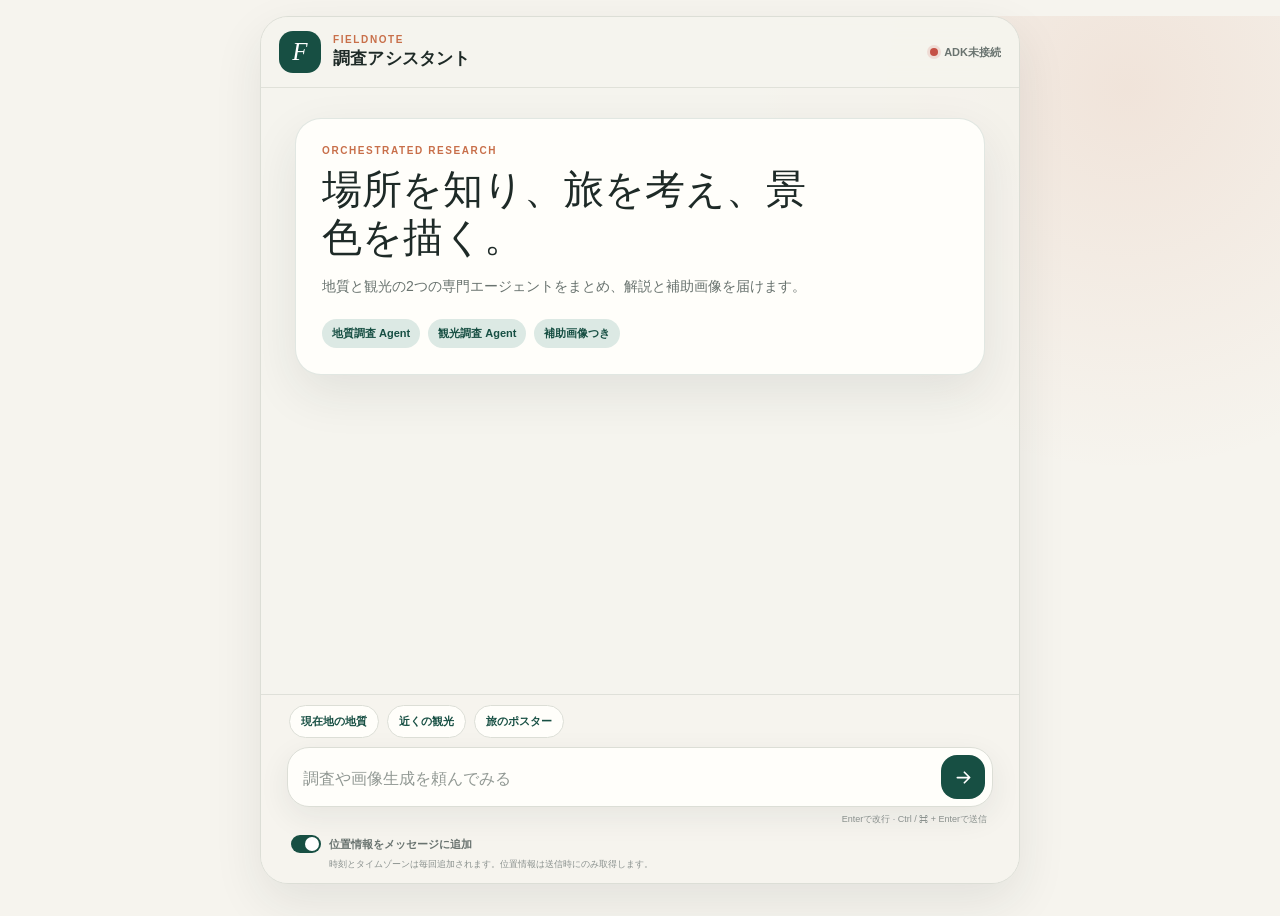
==== src/web/index.html @ 6177910e "feat: add orchestrated ADK mobile agent" ====
<!doctype html>
<html lang="ja">
  <head>
    <meta charset="UTF-8" />
    <meta name="viewport" content="width=device-width, initial-scale=1, viewport-fit=cover" />
    <meta name="theme-color" content="#f6f4ee" />
    <title>Fieldnote Agent</title>
    <link rel="stylesheet" href="./styles.css" />
  </head>
  <body>
    <div class="app-shell">
      <header class="topbar">
        <div class="brand-mark" aria-hidden="true">F</div>
        <div class="brand-copy">
          <p class="eyebrow">FIELDNOTE</p>
          <h1>調査アシスタント</h1>
        </div>
        <div class="connection" id="connection-status" aria-live="polite">
          <span class="connection-dot"></span>
          接続中
        </div>
      </header>

      <main class="conversation" id="conversation" aria-live="polite">
        <section class="welcome-card">
          <p class="eyebrow">ORCHESTRATED RESEARCH</p>
          <h2>場所を知り、旅を考え、景色を描く。</h2>
          <p>
            地質と観光の2つの専門エージェントをまとめ、解説と補助画像を届けます。
          </p>
          <div class="agent-list" aria-label="利用できるエージェント">
            <span>地質調査 Agent</span>
            <span>観光調査 Agent</span>
            <span>補助画像つき</span>
          </div>
        </section>
      </main>

      <footer class="composer-area">
        <div class="quick-prompts" aria-label="プロンプト例">
          <button type="button" data-prompt="現在地周辺の地質を調査して">現在地の地質</button>
          <button type="button" data-prompt="現在地周辺の半日観光プランを作って">近くの観光</button>
          <button type="button" data-prompt="現在地をイメージした旅のポスター画像を生成して">旅のポスター</button>
        </div>

        <form class="composer" id="message-form">
          <label class="sr-only" for="message-input">メッセージ</label>
          <textarea
            id="message-input"
            name="message"
            rows="1"
            placeholder="調査や画像生成を頼んでみる"
            autocomplete="off"
          ></textarea>
          <button class="send-button" id="send-button" type="submit" aria-label="送信">
            <svg viewBox="0 0 24 24" aria-hidden="true">
              <path d="M5 12h13M13 6l6 6-6 6" />
            </svg>
          </button>
        </form>
        <p class="send-hint">Enterで改行 · Ctrl / ⌘ + Enterで送信</p>

        <label class="context-toggle">
          <input id="location-toggle" type="checkbox" checked />
          <span class="toggle-track"><span class="toggle-knob"></span></span>
          <span>位置情報をメッセージに追加</span>
        </label>
        <p class="privacy-note">時刻とタイムゾーンは毎回追加されます。位置情報は送信時にのみ取得します。</p>
      </footer>
    </div>

    <template id="message-template">
      <article class="message">
        <div class="message-avatar"></div>
        <div class="message-body">
          <div class="message-meta"></div>
          <div class="message-content"></div>
          <div class="message-context"></div>
        </div>
      </article>
    </template>

    <script type="module" src="./app.js"></script>
  </body>
</html>
---- src/web/styles.css ----
:root {
  color-scheme: light;
  --paper: #f6f4ee;
  --surface: #fffefa;
  --ink: #1e2a27;
  --muted: #69736f;
  --line: #dcded6;
  --forest: #174f43;
  --forest-soft: #dce9e4;
  --clay: #c86f4a;
  --shadow: 0 18px 50px rgba(35, 49, 45, 0.09);
  font-family:
    Inter, ui-sans-serif, -apple-system, BlinkMacSystemFont, "Segoe UI",
    "Noto Sans JP", sans-serif;
  background: var(--paper);
  color: var(--ink);
}

* {
  box-sizing: border-box;
}

body {
  margin: 0;
  min-width: 320px;
  min-height: 100dvh;
  background:
    radial-gradient(circle at 88% 8%, rgba(200, 111, 74, 0.12), transparent 24rem),
    var(--paper);
}

button,
textarea {
  font: inherit;
}

button {
  -webkit-tap-highlight-color: transparent;
}

.app-shell {
  width: min(100%, 760px);
  min-height: 100dvh;
  margin: 0 auto;
  display: grid;
  grid-template-rows: auto 1fr auto;
  background: rgba(246, 244, 238, 0.82);
}

.topbar {
  position: sticky;
  top: 0;
  z-index: 10;
  display: grid;
  grid-template-columns: auto 1fr auto;
  align-items: center;
  gap: 12px;
  padding: calc(14px + env(safe-area-inset-top)) 18px 14px;
  border-bottom: 1px solid rgba(220, 222, 214, 0.86);
  background: rgba(246, 244, 238, 0.9);
  backdrop-filter: blur(16px);
}

.brand-mark {
  width: 42px;
  height: 42px;
  display: grid;
  place-items: center;
  border-radius: 14px;
  background: var(--forest);
  color: white;
  font-family: Georgia, serif;
  font-size: 25px;
  font-style: italic;
}

.eyebrow {
  margin: 0;
  color: var(--clay);
  font-size: 10px;
  font-weight: 800;
  letter-spacing: 0.16em;
}

.brand-copy h1 {
  margin: 2px 0 0;
  font-size: 17px;
  letter-spacing: 0.01em;
}

.connection {
  display: flex;
  align-items: center;
  gap: 6px;
  color: var(--muted);
  font-size: 11px;
  font-weight: 700;
}

.connection-dot {
  width: 8px;
  height: 8px;
  border-radius: 50%;
  background: #d9a13b;
  box-shadow: 0 0 0 3px rgba(217, 161, 59, 0.14);
}

.connection.is-online .connection-dot {
  background: #3d9b73;
  box-shadow: 0 0 0 3px rgba(61, 155, 115, 0.14);
}

.connection.is-error .connection-dot {
  background: #c55045;
  box-shadow: 0 0 0 3px rgba(197, 80, 69, 0.14);
}

.conversation {
  overflow-y: auto;
  padding: 22px 16px 28px;
}

.welcome-card {
  margin: 0 0 28px;
  padding: 26px;
  border: 1px solid rgba(23, 79, 67, 0.13);
  border-radius: 26px;
  background: var(--surface);
  box-shadow: var(--shadow);
}

.welcome-card h2 {
  max-width: 520px;
  margin: 10px 0 12px;
  font-family: Georgia, "Yu Mincho", serif;
  font-size: clamp(27px, 7vw, 40px);
  font-weight: 500;
  line-height: 1.2;
}

.welcome-card > p:not(.eyebrow) {
  margin: 0;
  color: var(--muted);
  font-size: 14px;
  line-height: 1.75;
}

.agent-list {
  display: flex;
  flex-wrap: wrap;
  gap: 8px;
  margin-top: 20px;
}

.agent-list span,
.context-chip {
  padding: 7px 10px;
  border-radius: 999px;
  background: var(--forest-soft);
  color: var(--forest);
  font-size: 11px;
  font-weight: 700;
}

.message {
  display: flex;
  align-items: flex-start;
  gap: 10px;
  margin: 18px 0;
}

.message.is-user {
  flex-direction: row-reverse;
}

.message-avatar {
  flex: 0 0 30px;
  width: 30px;
  height: 30px;
  display: grid;
  place-items: center;
  border-radius: 10px;
  background: var(--forest);
  color: white;
  font-size: 11px;
  font-weight: 800;
}

.message.is-user .message-avatar {
  background: var(--clay);
}

.message-body {
  max-width: min(84%, 610px);
}

.message-meta {
  margin: 0 2px 5px;
  color: var(--muted);
  font-size: 10px;
  font-weight: 700;
}

.message.is-user .message-meta {
  text-align: right;
}

.message-content {
  padding: 13px 15px;
  border: 1px solid var(--line);
  border-radius: 7px 18px 18px 18px;
  background: var(--surface);
  font-size: 14px;
  line-height: 1.7;
  white-space: pre-wrap;
  overflow-wrap: anywhere;
}

.message.is-user .message-content {
  border-color: var(--forest);
  border-radius: 18px 7px 18px 18px;
  background: var(--forest);
  color: white;
}

.message.is-error .message-content {
  border-color: rgba(197, 80, 69, 0.35);
  background: #fff5f2;
  color: #87382f;
}

.message-content img {
  width: 100%;
  display: block;
  margin-top: 10px;
  border-radius: 14px;
  background: #ecece8;
}

.image-error {
  padding: 10px 12px;
  margin: 10px 0 0;
  border: 1px solid rgba(197, 80, 69, 0.3);
  border-radius: 10px;
  background: #fff5f2;
  color: #87382f;
  font-size: 11px;
}

.response-text {
  margin: 0;
  white-space: pre-wrap;
}

.response-text + .response-text {
  margin-top: 10px;
}

.research-progress {
  margin-bottom: 12px;
  padding: 12px;
  border: 1px solid #d8e0db;
  border-radius: 14px;
  background: #f3f6f2;
  white-space: normal;
}

.progress-heading {
  display: grid;
  grid-template-columns: auto 1fr;
  align-items: center;
  column-gap: 8px;
}

.progress-heading strong {
  color: var(--forest);
  font-size: 12px;
}

.progress-heading small {
  grid-column: 2;
  color: var(--muted);
  font-size: 9px;
}

.progress-pulse {
  grid-row: 1 / span 2;
  width: 9px;
  height: 9px;
  border-radius: 50%;
  background: var(--clay);
  box-shadow: 0 0 0 0 rgba(200, 111, 74, 0.35);
  animation: progress-pulse 1.5s infinite;
}

.research-progress.is-complete .progress-pulse {
  background: var(--forest);
  animation: none;
}

.progress-steps {
  display: grid;
  grid-template-columns: repeat(2, minmax(0, 1fr));
  gap: 7px;
  padding: 11px 0 0;
  margin: 0;
  list-style: none;
}

.progress-steps li {
  display: grid;
  grid-template-columns: auto minmax(0, 1fr);
  gap: 7px;
  align-items: start;
  min-width: 0;
  color: #939b96;
}

.progress-steps li > span {
  width: 15px;
  height: 15px;
  display: grid;
  place-items: center;
  margin-top: 1px;
  border: 1px solid #cbd2cd;
  border-radius: 50%;
  background: white;
}

.progress-steps li b,
.progress-steps li small {
  display: block;
  overflow: hidden;
  text-overflow: ellipsis;
  white-space: nowrap;
}

.progress-steps li b {
  font-size: 9px;
}

.progress-steps li small {
  margin-top: 1px;
  font-size: 8px;
}

.progress-steps li[data-status="active"] {
  color: var(--clay);
}

.progress-steps li[data-status="active"] > span {
  border-color: var(--clay);
  border-top-color: transparent;
  animation: progress-spin 0.8s linear infinite;
}

.progress-steps li[data-status="done"] {
  color: var(--forest);
}

.progress-steps li[data-status="done"] > span {
  border-color: var(--forest);
  background: var(--forest);
}

.progress-steps li[data-status="done"] > span::after {
  content: "✓";
  color: white;
  font-size: 9px;
  font-weight: 800;
}

.progress-steps li[data-status="error"] {
  color: #a64c43;
}

.progress-steps li[data-status="error"] > span {
  border-color: #a64c43;
  background: #a64c43;
}

.progress-steps li[data-status="error"] > span::after {
  content: "!";
  color: white;
  font-size: 9px;
  font-weight: 800;
}

@keyframes progress-pulse {
  70% { box-shadow: 0 0 0 7px rgba(200, 111, 74, 0); }
  100% { box-shadow: 0 0 0 0 rgba(200, 111, 74, 0); }
}

@keyframes progress-spin {
  to { transform: rotate(360deg); }
}

.map-card {
  margin-top: 12px;
  overflow: hidden;
  border: 1px solid #cfd8d2;
  border-radius: 16px;
  background: #edf2ed;
}

.map-header {
  display: flex;
  align-items: center;
  justify-content: space-between;
  padding: 10px 12px;
  border-bottom: 1px solid #d8e0db;
  background: rgba(255, 255, 255, 0.72);
}

.map-header strong {
  color: var(--forest);
  font-size: 12px;
}

.map-header span {
  color: var(--muted);
  font-size: 9px;
  font-weight: 700;
  letter-spacing: 0.08em;
}

.mock-map {
  position: relative;
  height: 210px;
  overflow: hidden;
  background-color: #e8eee7;
  background-image:
    linear-gradient(rgba(23, 79, 67, 0.06) 1px, transparent 1px),
    linear-gradient(90deg, rgba(23, 79, 67, 0.06) 1px, transparent 1px),
    radial-gradient(circle at 25% 35%, transparent 34px, rgba(23, 79, 67, 0.12) 35px, transparent 37px),
    radial-gradient(circle at 76% 68%, transparent 48px, rgba(23, 79, 67, 0.1) 49px, transparent 51px);
  background-size: 28px 28px, 28px 28px, auto, auto;
}

.mock-map::after {
  content: "";
  position: absolute;
  inset: -30% -20%;
  border: 18px solid rgba(200, 111, 74, 0.08);
  border-radius: 48%;
  transform: rotate(-12deg);
}

.map-pin {
  position: absolute;
  z-index: 2;
  width: 28px;
  height: 28px;
  display: grid;
  place-items: center;
  border: 2px solid white;
  border-radius: 50% 50% 50% 6px;
  background: var(--clay);
  color: white;
  box-shadow: 0 5px 12px rgba(54, 63, 59, 0.24);
  transform: translate(-50%, -100%) rotate(-45deg);
}

.map-pin span {
  font-size: 10px;
  font-weight: 800;
  transform: rotate(45deg);
}

.map-legend {
  display: grid;
  gap: 7px;
  padding: 11px 12px 12px;
  margin: 0;
  list-style: none;
  background: rgba(255, 255, 255, 0.66);
}

.map-legend li {
  display: grid;
  grid-template-columns: auto 1fr;
  gap: 8px;
  align-items: baseline;
  font-size: 11px;
}

.map-legend b {
  color: var(--clay);
}

.map-legend small {
  display: block;
  color: var(--muted);
  font-size: 9px;
}

.message-context {
  display: flex;
  flex-wrap: wrap;
  justify-content: flex-end;
  gap: 6px;
  margin-top: 7px;
}

.context-chip {
  padding: 5px 8px;
  background: #e9e7df;
  color: var(--muted);
  font-size: 10px;
}

.typing {
  display: inline-flex;
  gap: 4px;
  align-items: center;
}

.typing i {
  width: 5px;
  height: 5px;
  border-radius: 50%;
  background: var(--muted);
  animation: pulse 1.1s infinite ease-in-out;
}

.typing i:nth-child(2) { animation-delay: 0.16s; }
.typing i:nth-child(3) { animation-delay: 0.32s; }

@keyframes pulse {
  0%, 60%, 100% { opacity: 0.25; transform: translateY(0); }
  30% { opacity: 1; transform: translateY(-3px); }
}

.composer-area {
  position: sticky;
  bottom: 0;
  z-index: 10;
  padding: 10px 14px calc(12px + env(safe-area-inset-bottom));
  border-top: 1px solid rgba(220, 222, 214, 0.9);
  background: rgba(246, 244, 238, 0.94);
  backdrop-filter: blur(16px);
}

.quick-prompts {
  display: flex;
  gap: 8px;
  padding: 0 2px 9px;
  overflow-x: auto;
  scrollbar-width: none;
}

.quick-prompts::-webkit-scrollbar { display: none; }

.quick-prompts button {
  flex: 0 0 auto;
  padding: 8px 11px;
  border: 1px solid var(--line);
  border-radius: 999px;
  background: var(--surface);
  color: var(--forest);
  font-size: 11px;
  font-weight: 700;
  cursor: pointer;
}

.composer {
  display: grid;
  grid-template-columns: 1fr auto;
  align-items: end;
  gap: 9px;
  padding: 7px 7px 7px 15px;
  border: 1px solid var(--line);
  border-radius: 22px;
  background: var(--surface);
  box-shadow: 0 10px 30px rgba(35, 49, 45, 0.08);
}

.composer:focus-within {
  border-color: rgba(23, 79, 67, 0.55);
  box-shadow: 0 0 0 3px rgba(23, 79, 67, 0.08);
}

.composer textarea {
  min-height: 42px;
  max-height: 130px;
  padding: 10px 0 7px;
  resize: none;
  border: 0;
  outline: 0;
  background: transparent;
  color: var(--ink);
  line-height: 1.45;
}

.composer textarea::placeholder { color: #929994; }

.send-hint {
  margin: 6px 6px 0;
  color: #8a918d;
  font-size: 9px;
  text-align: right;
}

.send-button {
  width: 44px;
  height: 44px;
  display: grid;
  place-items: center;
  border: 0;
  border-radius: 16px;
  background: var(--forest);
  color: white;
  cursor: pointer;
}

.send-button:disabled {
  cursor: wait;
  opacity: 0.45;
}

.send-button svg {
  width: 21px;
  fill: none;
  stroke: currentColor;
  stroke-linecap: round;
  stroke-linejoin: round;
  stroke-width: 2;
}

.context-toggle {
  display: flex;
  align-items: center;
  gap: 8px;
  width: fit-content;
  margin: 9px 4px 0;
  color: var(--muted);
  font-size: 11px;
  font-weight: 650;
  cursor: pointer;
}

.context-toggle input {
  position: absolute;
  opacity: 0;
  pointer-events: none;
}

.toggle-track {
  width: 30px;
  height: 18px;
  padding: 2px;
  border-radius: 999px;
  background: #b9bdb8;
  transition: background 160ms ease;
}

.toggle-knob {
  width: 14px;
  height: 14px;
  display: block;
  border-radius: 50%;
  background: white;
  transition: transform 160ms ease;
}

.context-toggle input:checked + .toggle-track { background: var(--forest); }
.context-toggle input:checked + .toggle-track .toggle-knob { transform: translateX(12px); }

.privacy-note {
  margin: 5px 4px 0 42px;
  color: #8a918d;
  font-size: 9px;
  line-height: 1.4;
}

.sr-only {
  position: absolute;
  width: 1px;
  height: 1px;
  padding: 0;
  margin: -1px;
  overflow: hidden;
  clip: rect(0, 0, 0, 0);
  white-space: nowrap;
  border: 0;
}

@media (min-width: 760px) {
  .app-shell {
    min-height: calc(100dvh - 32px);
    margin: 16px auto;
    overflow: hidden;
    border: 1px solid var(--line);
    border-radius: 28px;
    box-shadow: var(--shadow);
  }

  .conversation { padding: 30px 34px; }
  .composer-area { padding-inline: 26px; }
}
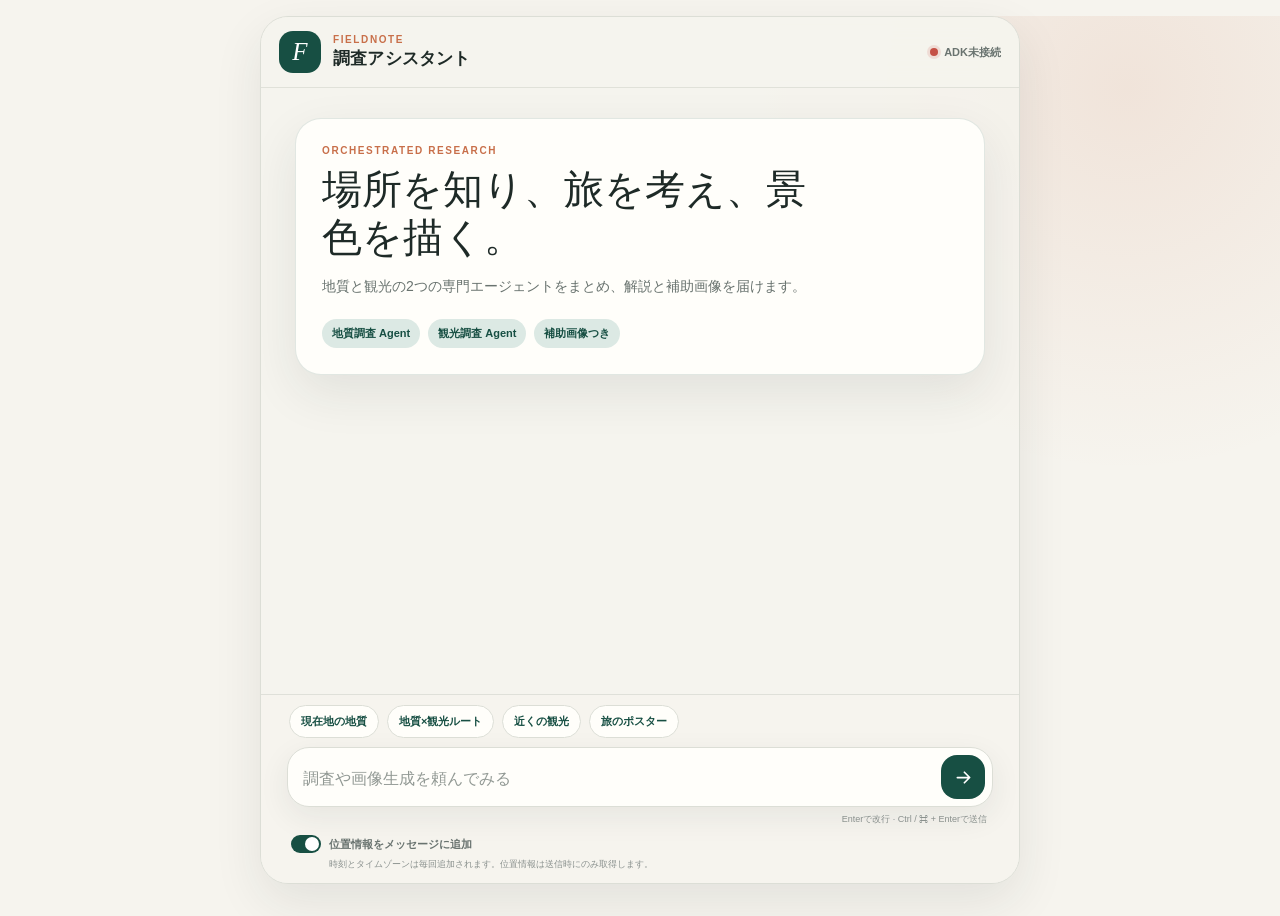
==== commit 67887b13: "feat: 地質連動型観光ルート提案・サジェスト機能とインタラクティブ選択UIの実装 - tourエージェントの機能拡張:   - 地質特徴（断層・火山・段丘・砂礫層・湧水等）に紐づいた複数ルート（ル" ====
--- a/src/web/index.html
+++ b/src/web/index.html
@@ -39,6 +39,7 @@
       <footer class="composer-area">
         <div class="quick-prompts" aria-label="プロンプト例">
           <button type="button" data-prompt="現在地周辺の地質を調査して">現在地の地質</button>
+          <button type="button" data-prompt="地質に紐づいたおすすめ観光ルートを提案して">地質×観光ルート</button>
           <button type="button" data-prompt="現在地周辺の半日観光プランを作って">近くの観光</button>
           <button type="button" data-prompt="現在地をイメージした旅のポスター画像を生成して">旅のポスター</button>
         </div>
--- a/src/web/styles.css
+++ b/src/web/styles.css
@@ -685,6 +685,56 @@
   border: 0;
 }
 
+/* Route Suggestions */
+.route-suggestions {
+  margin-top: 14px;
+  padding: 12px;
+  border-radius: 14px;
+  background: rgba(23, 79, 67, 0.05);
+  border: 1px dashed rgba(23, 79, 67, 0.25);
+}
+
+.suggestion-label {
+  margin: 0 0 8px;
+  font-size: 11px;
+  font-weight: 700;
+  color: var(--forest);
+  display: flex;
+  align-items: center;
+  gap: 4px;
+}
+
+.suggestion-chips {
+  display: flex;
+  flex-wrap: wrap;
+  gap: 8px;
+}
+
+.suggestion-chip-btn {
+  display: inline-flex;
+  align-items: center;
+  padding: 6px 12px;
+  border: 1px solid var(--forest);
+  border-radius: 999px;
+  background: white;
+  color: var(--forest);
+  font-size: 11px;
+  font-weight: 600;
+  cursor: pointer;
+  box-shadow: 0 1px 3px rgba(0, 0, 0, 0.05);
+  transition: all 140ms ease;
+}
+
+.suggestion-chip-btn:hover {
+  background: var(--forest);
+  color: white;
+  transform: translateY(-1px);
+}
+
+.suggestion-chip-btn:active {
+  transform: translateY(0);
+}
+
 @media (min-width: 760px) {
   .app-shell {
     min-height: calc(100dvh - 32px);
